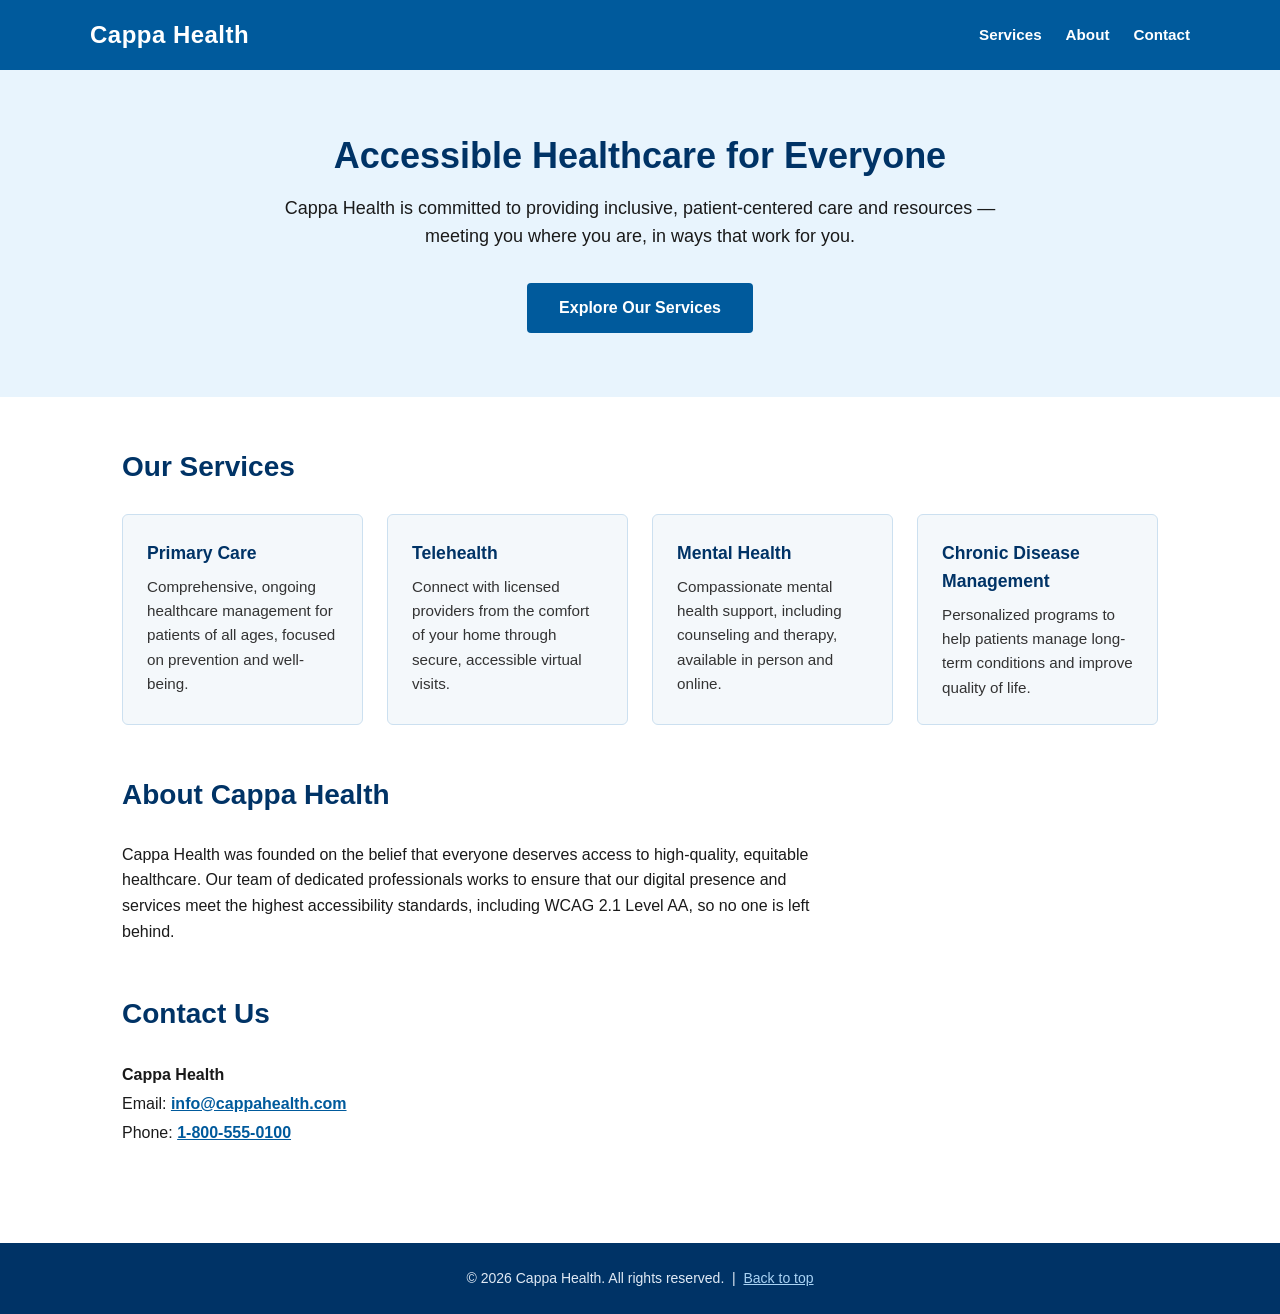
==== index.html @ 901ed3da "Merge f8b7f5ddb34c8f39a309d7660e81624eb1ddba3f into bb83e1b12491812389010c64250a4223ade81438" ====
<!DOCTYPE html>
<html lang="en">
  <head>
    <meta charset="UTF-8" />
    <meta name="viewport" content="width=device-width, initial-scale=1.0" />
    <meta name="description" content="Cappa Health — WCAG-compliant healthcare services and resources for patients and providers." />
    <title>Cappa Health</title>
    <link rel="stylesheet" href="web.css" />
  </head>
  <body>

    <!-- Skip navigation link (WCAG 2.4.1) -->
    <a class="skip-link" href="#main-content">Skip to main content</a>

    <!-- ===== Header ===== -->
    <header role="banner">
      <div class="header-inner">
        <a class="site-logo" href="/" aria-label="Cappa Health home">Cappa Health</a>
        <nav aria-label="Main navigation">
          <ul>
            <li><a href="#services">Services</a></li>
            <li><a href="#about">About</a></li>
            <li><a href="#contact">Contact</a></li>
          </ul>
        </nav>
      </div>
    </header>

    <!-- ===== Hero ===== -->
    <section class="hero" aria-labelledby="hero-heading">
      <div class="hero-inner">
        <h1 id="hero-heading">Accessible Healthcare for Everyone</h1>
        <p>
          Cappa Health is committed to providing inclusive, patient-centered care
          and resources — meeting you where you are, in ways that work for you.
        </p>
        <a class="btn-primary" href="#services">Explore Our Services</a>
      </div>
    </section>

    <!-- ===== Main Content ===== -->
    <main id="main-content">

      <!-- Services -->
      <section id="services" class="services" aria-labelledby="services-heading">
        <h2 id="services-heading">Our Services</h2>
        <div class="services-grid">
          <article class="service-card">
            <h3>Primary Care</h3>
            <p>Comprehensive, ongoing healthcare management for patients of all ages, focused on prevention and well-being.</p>
          </article>
          <article class="service-card">
            <h3>Telehealth</h3>
            <p>Connect with licensed providers from the comfort of your home through secure, accessible virtual visits.</p>
          </article>
          <article class="service-card">
            <h3>Mental Health</h3>
            <p>Compassionate mental health support, including counseling and therapy, available in person and online.</p>
          </article>
          <article class="service-card">
            <h3>Chronic Disease Management</h3>
            <p>Personalized programs to help patients manage long-term conditions and improve quality of life.</p>
          </article>
        </div>
      </section>

      <!-- About -->
      <section id="about" class="about" aria-labelledby="about-heading">
        <h2 id="about-heading">About Cappa Health</h2>
        <p>
          Cappa Health was founded on the belief that everyone deserves access to
          high-quality, equitable healthcare. Our team of dedicated professionals
          works to ensure that our digital presence and services meet the highest
          accessibility standards, including WCAG 2.1 Level AA, so no one is left
          behind.
        </p>
      </section>

      <!-- Contact -->
      <section id="contact" class="contact" aria-labelledby="contact-heading">
        <h2 id="contact-heading">Contact Us</h2>
        <address>
          <strong>Cappa Health</strong><br />
          Email: <a href="mailto:info@cappahealth.com">info@cappahealth.com</a><br />
          Phone: <a href="tel:+18005550100">1-800-555-0100</a>
        </address>
      </section>

    </main>

    <!-- ===== Footer ===== -->
    <footer role="contentinfo">
      <p>
        &copy; <span id="year"></span> Cappa Health. All rights reserved.
        &nbsp;|&nbsp;
        <a href="#main-content">Back to top</a>
      </p>
    </footer>

    <script>
      document.getElementById('year').textContent = new Date().getFullYear();
    </script>

  </body>
</html>
---- web.css ----
/* web.css — Cappa Health Landing Page Styles (WCAG 2.1 AA compliant) */

/* ===== Reset & Base ===== */
*, *::before, *::after {
  box-sizing: border-box;
  margin: 0;
  padding: 0;
}

html {
  font-size: 100%;
  scroll-behavior: smooth;
}

body {
  font-family: 'Segoe UI', Arial, sans-serif;
  font-size: 1rem;
  line-height: 1.6;
  color: #1a1a1a;
  background-color: #ffffff;
}

/* ===== Skip Navigation (WCAG 2.4.1) ===== */
.skip-link {
  position: absolute;
  top: -3rem;
  left: 0;
  background: #005a9c;
  color: #ffffff;
  padding: 0.5rem 1rem;
  text-decoration: none;
  font-weight: 700;
  z-index: 100;
  border-radius: 0 0 4px 0;
}

.skip-link:focus {
  top: 0;
}

/* ===== Focus Indicator (WCAG 2.4.7) ===== */
:focus-visible {
  outline: 3px solid #005a9c;
  outline-offset: 2px;
}

/* ===== Header / Navigation ===== */
header {
  background-color: #005a9c;
  color: #ffffff;
  padding: 1rem 2rem;
}

.header-inner {
  max-width: 1100px;
  margin: 0 auto;
  display: flex;
  align-items: center;
  justify-content: space-between;
  flex-wrap: wrap;
  gap: 1rem;
}

.site-logo {
  font-size: 1.5rem;
  font-weight: 700;
  color: #ffffff;
  text-decoration: none;
  letter-spacing: 0.02em;
}

.site-logo:focus-visible {
  outline-color: #ffffff;
}

nav[aria-label="Main navigation"] ul {
  list-style: none;
  display: flex;
  gap: 1.5rem;
  flex-wrap: wrap;
}

nav[aria-label="Main navigation"] a {
  color: #ffffff;
  text-decoration: none;
  font-weight: 600;
  font-size: 0.95rem;
  border-bottom: 2px solid transparent;
  padding-bottom: 2px;
  transition: border-color 0.2s ease;
}

nav[aria-label="Main navigation"] a:hover,
nav[aria-label="Main navigation"] a:focus-visible {
  border-bottom-color: #ffffff;
}

/* ===== Hero Section ===== */
.hero {
  background-color: #e8f4fd;
  padding: 4rem 2rem;
  text-align: center;
}

.hero-inner {
  max-width: 760px;
  margin: 0 auto;
}

.hero h1 {
  font-size: 2.25rem;
  font-weight: 800;
  color: #003366;
  line-height: 1.2;
  margin-bottom: 1rem;
}

.hero p {
  font-size: 1.125rem;
  color: #1a1a1a;
  margin-bottom: 2rem;
}

.btn-primary {
  display: inline-block;
  background-color: #005a9c;
  color: #ffffff;
  padding: 0.75rem 2rem;
  border-radius: 4px;
  text-decoration: none;
  font-weight: 700;
  font-size: 1rem;
  transition: background-color 0.2s ease;
}

.btn-primary:hover {
  background-color: #003f6e;
}

/* ===== Main Content ===== */
main {
  max-width: 1100px;
  margin: 0 auto;
  padding: 3rem 2rem;
}

/* ===== Services Section ===== */
.services h2,
.about h2,
.contact h2 {
  font-size: 1.75rem;
  color: #003366;
  margin-bottom: 1.5rem;
  font-weight: 700;
}

.services-grid {
  display: grid;
  grid-template-columns: repeat(auto-fit, minmax(220px, 1fr));
  gap: 1.5rem;
  margin-bottom: 3rem;
}

.service-card {
  background-color: #f4f8fb;
  border: 1px solid #cce0f0;
  border-radius: 6px;
  padding: 1.5rem;
}

.service-card h3 {
  font-size: 1.1rem;
  color: #003366;
  margin-bottom: 0.5rem;
  font-weight: 700;
}

.service-card p {
  font-size: 0.95rem;
  color: #333333;
}

/* ===== About Section ===== */
.about {
  margin-bottom: 3rem;
}

.about p {
  font-size: 1rem;
  color: #1a1a1a;
  max-width: 720px;
}

/* ===== Contact Section ===== */
.contact {
  margin-bottom: 3rem;
}

.contact address {
  font-style: normal;
  font-size: 1rem;
  color: #1a1a1a;
  line-height: 1.8;
}

.contact a {
  color: #005a9c;
  font-weight: 600;
}

.contact a:hover {
  text-decoration: underline;
}

/* ===== Footer ===== */
footer {
  background-color: #003366;
  color: #e0eaf5;
  text-align: center;
  padding: 1.5rem 2rem;
  font-size: 0.875rem;
}

footer a {
  color: #aad4f5;
  text-decoration: underline;
}

footer a:hover {
  color: #ffffff;
}

/* ===== Responsive ===== */
@media (max-width: 600px) {
  .hero h1 {
    font-size: 1.75rem;
  }

  .services h2,
  .about h2,
  .contact h2 {
    font-size: 1.4rem;
  }

  nav[aria-label="Main navigation"] ul {
    gap: 1rem;
  }
}
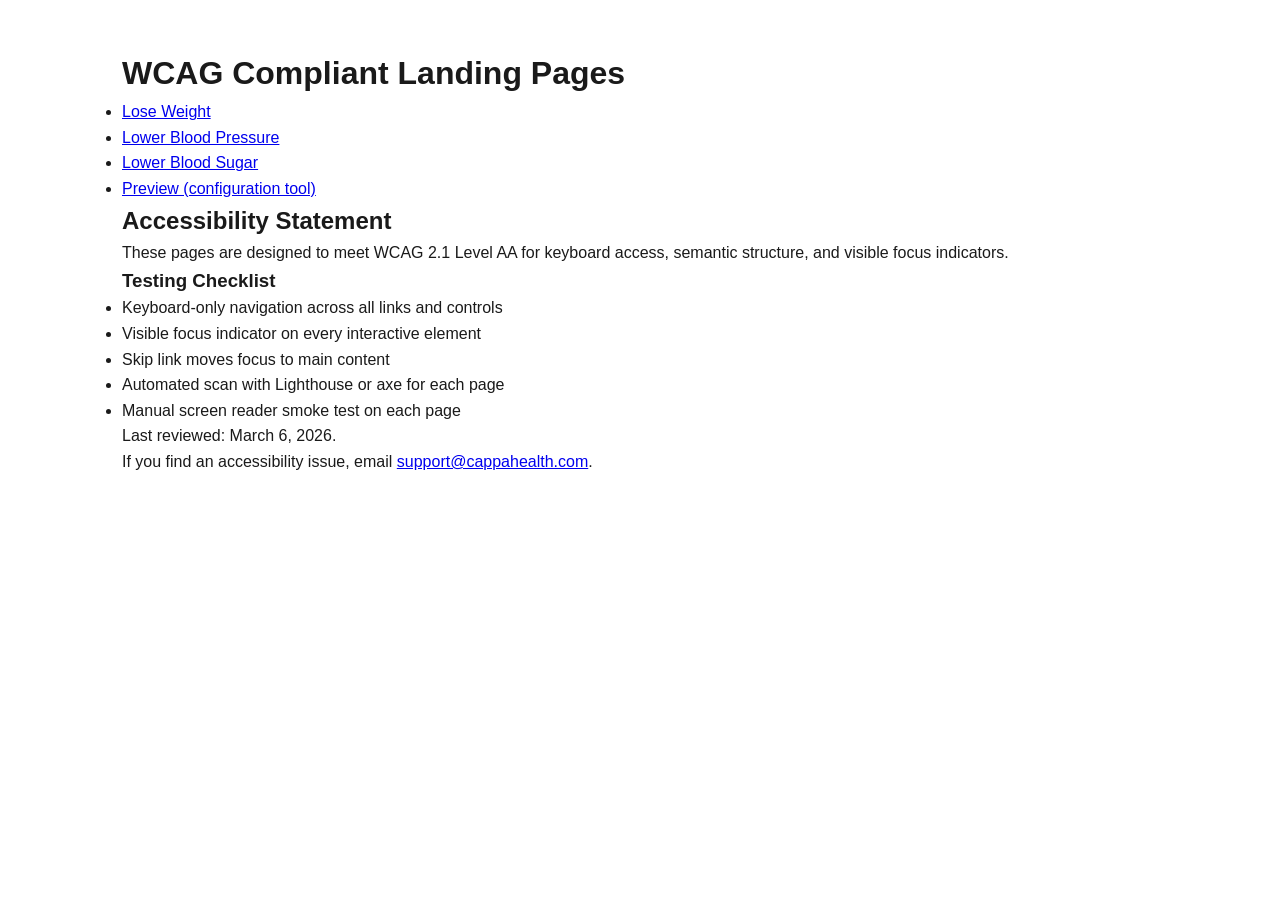
==== commit 0b2306ff: "Add Preview feature: preview.html tool and URL query param support in landing-config.js Co-authored-" ====
--- a/index.html
+++ b/index.html
@@ -1,105 +1,56 @@
-<!DOCTYPE html>
+<!doctype html>
 <html lang="en">
   <head>
     <meta charset="UTF-8" />
     <meta name="viewport" content="width=device-width, initial-scale=1.0" />
-    <meta name="description" content="Cappa Health — WCAG-compliant healthcare services and resources for patients and providers." />
-    <title>Cappa Health</title>
+    <title>Home</title>
     <link rel="stylesheet" href="web.css" />
   </head>
   <body>
+    <a class="skip-link" href="#main-content">Skip to main content</a>
+    <main id="main-content">
+      <h1>WCAG Compliant Landing Pages</h1>
+      <nav aria-label="Program landing pages">
+        <ul>
+          <li>
+            <a href="program_landings/lose_weight.html">Lose Weight</a>
+          </li>
+          <li>
+            <a href="program_landings/lower_blood_pressure.html"
+              >Lower Blood Pressure</a
+            >
+          </li>
+          <li>
+            <a href="program_landings/lower_blood_sugar.html"
+              >Lower Blood Sugar</a
+            >
+          </li>
+          <li>
+            <a href="preview.html">Preview (configuration tool)</a>
+          </li>
+        </ul>
+      </nav>
 
-    <!-- Skip navigation link (WCAG 2.4.1) -->
-    <a class="skip-link" href="#main-content">Skip to main content</a>
-
-    <!-- ===== Header ===== -->
-    <header role="banner">
-      <div class="header-inner">
-        <a class="site-logo" href="/" aria-label="Cappa Health home">Cappa Health</a>
-        <nav aria-label="Main navigation">
-          <ul>
-            <li><a href="#services">Services</a></li>
-            <li><a href="#about">About</a></li>
-            <li><a href="#contact">Contact</a></li>
-          </ul>
-        </nav>
-      </div>
-    </header>
-
-    <!-- ===== Hero ===== -->
-    <section class="hero" aria-labelledby="hero-heading">
-      <div class="hero-inner">
-        <h1 id="hero-heading">Accessible Healthcare for Everyone</h1>
+      <section aria-labelledby="accessibility-statement-title">
+        <h2 id="accessibility-statement-title">Accessibility Statement</h2>
         <p>
-          Cappa Health is committed to providing inclusive, patient-centered care
-          and resources — meeting you where you are, in ways that work for you.
+          These pages are designed to meet WCAG 2.1 Level AA for keyboard
+          access, semantic structure, and visible focus indicators.
         </p>
-        <a class="btn-primary" href="#services">Explore Our Services</a>
-      </div>
-    </section>
-
-    <!-- ===== Main Content ===== -->
-    <main id="main-content">
-
-      <!-- Services -->
-      <section id="services" class="services" aria-labelledby="services-heading">
-        <h2 id="services-heading">Our Services</h2>
-        <div class="services-grid">
-          <article class="service-card">
-            <h3>Primary Care</h3>
-            <p>Comprehensive, ongoing healthcare management for patients of all ages, focused on prevention and well-being.</p>
-          </article>
-          <article class="service-card">
-            <h3>Telehealth</h3>
-            <p>Connect with licensed providers from the comfort of your home through secure, accessible virtual visits.</p>
-          </article>
-          <article class="service-card">
-            <h3>Mental Health</h3>
-            <p>Compassionate mental health support, including counseling and therapy, available in person and online.</p>
-          </article>
-          <article class="service-card">
-            <h3>Chronic Disease Management</h3>
-            <p>Personalized programs to help patients manage long-term conditions and improve quality of life.</p>
-          </article>
-        </div>
-      </section>
-
-      <!-- About -->
-      <section id="about" class="about" aria-labelledby="about-heading">
-        <h2 id="about-heading">About Cappa Health</h2>
+        <h3>Testing Checklist</h3>
+        <ul>
+          <li>Keyboard-only navigation across all links and controls</li>
+          <li>Visible focus indicator on every interactive element</li>
+          <li>Skip link moves focus to main content</li>
+          <li>Automated scan with Lighthouse or axe for each page</li>
+          <li>Manual screen reader smoke test on each page</li>
+        </ul>
+        <p>Last reviewed: March 6, 2026.</p>
         <p>
-          Cappa Health was founded on the belief that everyone deserves access to
-          high-quality, equitable healthcare. Our team of dedicated professionals
-          works to ensure that our digital presence and services meet the highest
-          accessibility standards, including WCAG 2.1 Level AA, so no one is left
-          behind.
+          If you find an accessibility issue, email
+          <a href="mailto:support@cappahealth.com">support@cappahealth.com</a>.
         </p>
       </section>
-
-      <!-- Contact -->
-      <section id="contact" class="contact" aria-labelledby="contact-heading">
-        <h2 id="contact-heading">Contact Us</h2>
-        <address>
-          <strong>Cappa Health</strong><br />
-          Email: <a href="mailto:info@cappahealth.com">info@cappahealth.com</a><br />
-          Phone: <a href="tel:+18005550100">1-800-555-0100</a>
-        </address>
-      </section>
-
     </main>
-
-    <!-- ===== Footer ===== -->
-    <footer role="contentinfo">
-      <p>
-        &copy; <span id="year"></span> Cappa Health. All rights reserved.
-        &nbsp;|&nbsp;
-        <a href="#main-content">Back to top</a>
-      </p>
-    </footer>
-
-    <script>
-      document.getElementById('year').textContent = new Date().getFullYear();
-    </script>
-
   </body>
 </html>
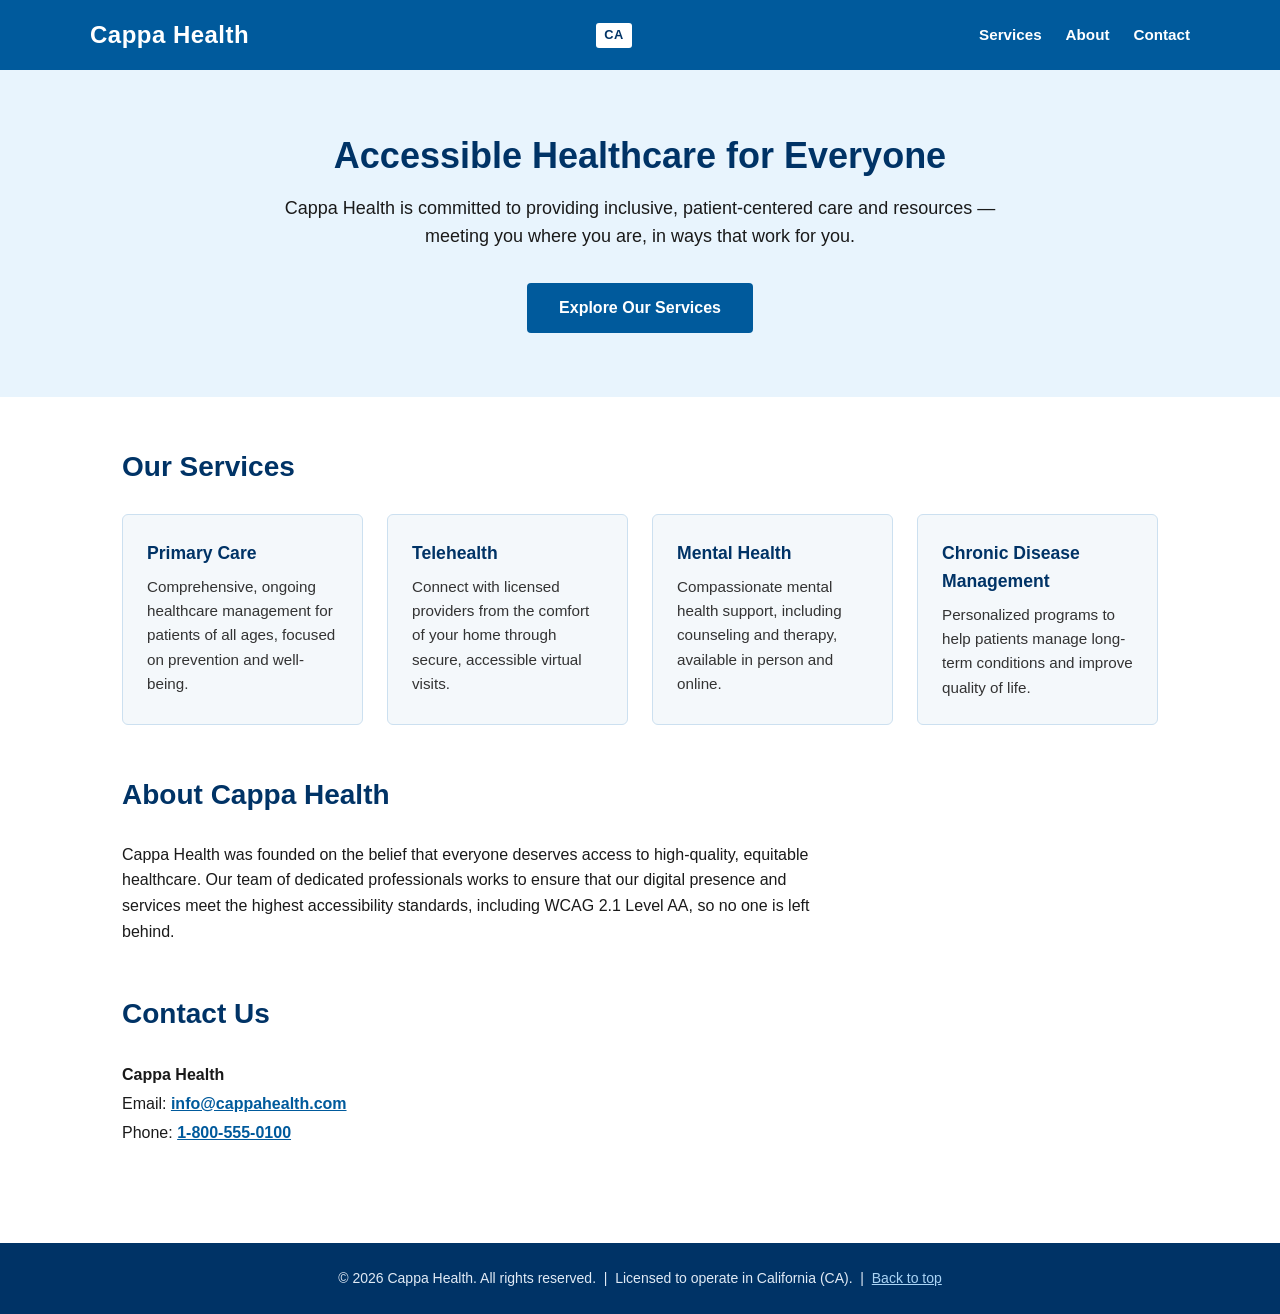
==== commit 31bdf981: "Merge pull request #1 from Cappa-Health/copilot/create-index-html-and-web-css Add index.html, web.cs" ====
--- a/index.html
+++ b/index.html
@@ -1,56 +1,152 @@
-<!doctype html>
+<!DOCTYPE html>
 <html lang="en">
   <head>
     <meta charset="UTF-8" />
     <meta name="viewport" content="width=device-width, initial-scale=1.0" />
-    <title>Home</title>
+    <meta name="description" content="Cappa Health — WCAG-compliant healthcare services and resources for patients and providers." />
+    <title>Cappa Health</title>
     <link rel="stylesheet" href="web.css" />
+    <!-- Landing configuration — load before page scripts -->
+    <script src="landing-config.js"></script>
   </head>
   <body>
+
+    <!-- Skip navigation link (WCAG 2.4.1) -->
     <a class="skip-link" href="#main-content">Skip to main content</a>
+
+    <!-- ===== Header ===== -->
+    <header role="banner">
+      <div class="header-inner">
+        <a class="site-logo" href="/" aria-label="Cappa Health home">Cappa Health</a>
+        <span id="state-badge" class="state-badge" aria-label="State: California" title="California" data-config="stateSymbol">CA</span>
+        <nav aria-label="Main navigation">
+          <ul>
+            <li><a href="#services">Services</a></li>
+            <li><a href="#about">About</a></li>
+            <li><a href="#contact">Contact</a></li>
+          </ul>
+        </nav>
+      </div>
+    </header>
+
+    <!-- ===== Hero ===== -->
+    <section class="hero" aria-labelledby="hero-heading">
+      <div class="hero-inner">
+        <h1 id="hero-heading">Accessible Healthcare for Everyone</h1>
+        <p>
+          Cappa Health is committed to providing inclusive, patient-centered care
+          and resources — meeting you where you are, in ways that work for you.
+        </p>
+        <a class="btn-primary" href="#services">Explore Our Services</a>
+      </div>
+    </section>
+
+    <!-- ===== Main Content ===== -->
     <main id="main-content">
-      <h1>WCAG Compliant Landing Pages</h1>
-      <nav aria-label="Program landing pages">
-        <ul>
-          <li>
-            <a href="program_landings/lose_weight.html">Lose Weight</a>
-          </li>
-          <li>
-            <a href="program_landings/lower_blood_pressure.html"
-              >Lower Blood Pressure</a
-            >
-          </li>
-          <li>
-            <a href="program_landings/lower_blood_sugar.html"
-              >Lower Blood Sugar</a
-            >
-          </li>
-          <li>
-            <a href="preview.html">Preview (configuration tool)</a>
-          </li>
-        </ul>
-      </nav>
 
-      <section aria-labelledby="accessibility-statement-title">
-        <h2 id="accessibility-statement-title">Accessibility Statement</h2>
+      <!-- Services -->
+      <section id="services" class="services" aria-labelledby="services-heading">
+        <h2 id="services-heading">Our Services</h2>
+        <div class="services-grid">
+          <article class="service-card">
+            <h3>Primary Care</h3>
+            <p>Comprehensive, ongoing healthcare management for patients of all ages, focused on prevention and well-being.</p>
+          </article>
+          <article class="service-card">
+            <h3>Telehealth</h3>
+            <p>Connect with licensed providers from the comfort of your home through secure, accessible virtual visits.</p>
+          </article>
+          <article class="service-card">
+            <h3>Mental Health</h3>
+            <p>Compassionate mental health support, including counseling and therapy, available in person and online.</p>
+          </article>
+          <article class="service-card">
+            <h3>Chronic Disease Management</h3>
+            <p>Personalized programs to help patients manage long-term conditions and improve quality of life.</p>
+          </article>
+        </div>
+      </section>
+
+      <!-- About -->
+      <section id="about" class="about" aria-labelledby="about-heading">
+        <h2 id="about-heading">About Cappa Health</h2>
         <p>
-          These pages are designed to meet WCAG 2.1 Level AA for keyboard
-          access, semantic structure, and visible focus indicators.
-        </p>
-        <h3>Testing Checklist</h3>
-        <ul>
-          <li>Keyboard-only navigation across all links and controls</li>
-          <li>Visible focus indicator on every interactive element</li>
-          <li>Skip link moves focus to main content</li>
-          <li>Automated scan with Lighthouse or axe for each page</li>
-          <li>Manual screen reader smoke test on each page</li>
-        </ul>
-        <p>Last reviewed: March 6, 2026.</p>
-        <p>
-          If you find an accessibility issue, email
-          <a href="mailto:support@cappahealth.com">support@cappahealth.com</a>.
+          Cappa Health was founded on the belief that everyone deserves access to
+          high-quality, equitable healthcare. Our team of dedicated professionals
+          works to ensure that our digital presence and services meet the highest
+          accessibility standards, including WCAG 2.1 Level AA, so no one is left
+          behind.
         </p>
       </section>
+
+      <!-- Contact -->
+      <section id="contact" class="contact" aria-labelledby="contact-heading">
+        <h2 id="contact-heading">Contact Us</h2>
+        <address>
+          <strong>Cappa Health</strong><br />
+          Email: <a id="contact-email" href="mailto:info@cappahealth.com">info@cappahealth.com</a><br />
+          Phone: <a id="contact-phone" href="tel:+18005550100">1-800-555-0100</a>
+        </address>
+      </section>
+
     </main>
+
+    <!-- ===== Footer ===== -->
+    <footer role="contentinfo">
+      <p>
+        &copy; <span id="year"></span> <span id="footer-org">Cappa Health</span>. All rights reserved.
+        &nbsp;|&nbsp;
+        <span id="state-notice">Licensed to operate in California (CA).</span>
+        &nbsp;|&nbsp;
+        <a href="#main-content">Back to top</a>
+      </p>
+    </footer>
+
+    <script>
+      // Apply landing configuration values to the page.
+      (function applyConfig(cfg) {
+        // Year in footer copyright
+        document.getElementById('year').textContent = new Date().getFullYear();
+
+        // Page <title> with state symbol
+        document.title = cfg.orgName + ' — ' + cfg.stateSymbol;
+
+        // Header logo text
+        var logo = document.querySelector('.site-logo');
+        if (logo) logo.textContent = cfg.orgName;
+
+        // State badge in header
+        var stateBadge = document.getElementById('state-badge');
+        if (stateBadge) {
+          stateBadge.textContent = cfg.stateSymbol;
+          stateBadge.setAttribute('title', cfg.stateName);
+          stateBadge.setAttribute('aria-label', 'State: ' + cfg.stateName);
+        }
+
+        // Contact section
+        var emailLink = document.getElementById('contact-email');
+        if (emailLink) {
+          emailLink.href = 'mailto:' + cfg.contactEmail;
+          emailLink.textContent = cfg.contactEmail;
+        }
+        var phoneLink = document.getElementById('contact-phone');
+        if (phoneLink) {
+          phoneLink.href = 'tel:' + cfg.contactPhoneHref;
+          phoneLink.textContent = cfg.contactPhone;
+        }
+
+        // Footer state licensing notice
+        var stateNotice = document.getElementById('state-notice');
+        if (stateNotice) {
+          stateNotice.textContent =
+            'Licensed to operate in ' + cfg.stateName + ' (' + cfg.stateSymbol + ').';
+        }
+
+        // Footer org name
+        var footerOrg = document.getElementById('footer-org');
+        if (footerOrg) footerOrg.textContent = cfg.orgName;
+      }(LANDING_CONFIG));
+    </script>
+
   </body>
 </html>
--- a/web.css
+++ b/web.css
@@ -42,6 +42,21 @@
 :focus-visible {
   outline: 3px solid #005a9c;
   outline-offset: 2px;
+}
+
+/* ===== State Badge ===== */
+.state-badge {
+  display: inline-block;
+  background-color: #ffffff;
+  color: #003366;
+  font-size: 0.8rem;
+  font-weight: 800;
+  letter-spacing: 0.05em;
+  padding: 0.15rem 0.5rem;
+  border-radius: 3px;
+  vertical-align: middle;
+  cursor: default;
+  user-select: none;
 }
 
 /* ===== Header / Navigation ===== */
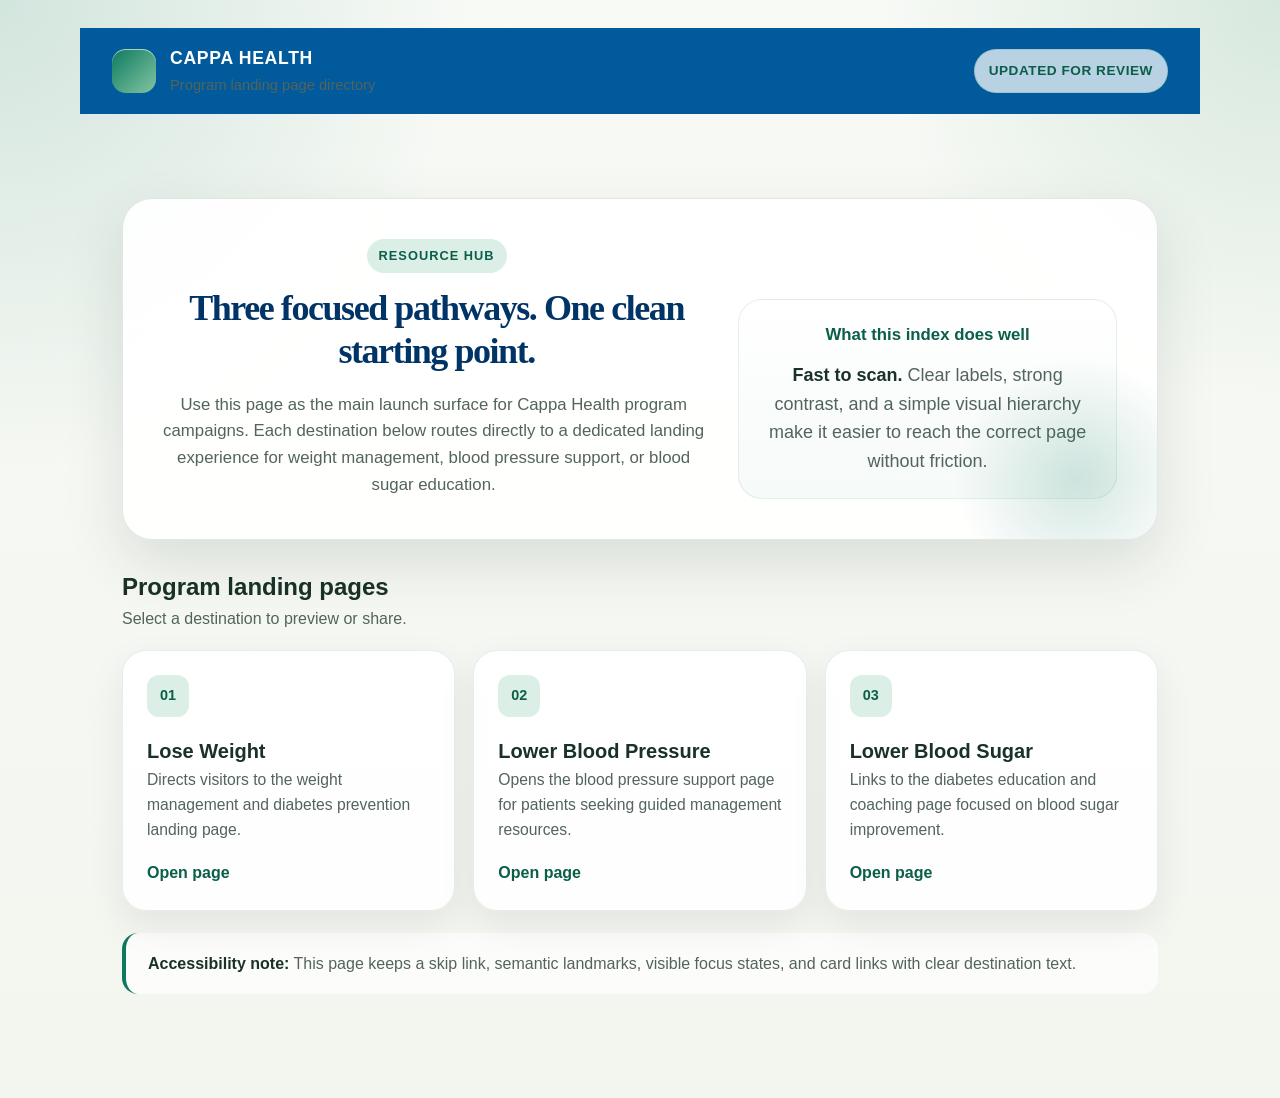
==== commit 0abbdfe1: "fixed some pr comments" ====
--- a/index.html
+++ b/index.html
@@ -1,152 +1,413 @@
-<!DOCTYPE html>
+<!doctype html>
 <html lang="en">
   <head>
     <meta charset="UTF-8" />
     <meta name="viewport" content="width=device-width, initial-scale=1.0" />
-    <meta name="description" content="Cappa Health — WCAG-compliant healthcare services and resources for patients and providers." />
-    <title>Cappa Health</title>
+    <title>Cappa Health Program Landing Pages</title>
     <link rel="stylesheet" href="web.css" />
-    <!-- Landing configuration — load before page scripts -->
-    <script src="landing-config.js"></script>
+    <style>
+      :root {
+        --page-bg: #f3f5ef;
+        --panel-bg: rgba(255, 255, 255, 0.92);
+        --panel-border: rgba(21, 55, 44, 0.12);
+        --ink: #193126;
+        --muted: #53645c;
+        --accent: #0d7a5f;
+        --accent-deep: #0b5e49;
+        --accent-soft: #dcefe6;
+        --shadow: 0 24px 60px rgba(25, 49, 38, 0.12);
+      }
+
+      body {
+        margin: 0;
+        min-height: 100vh;
+        font-family: "Avenir Next", "Segoe UI", sans-serif;
+        color: var(--ink);
+        background:
+          radial-gradient(
+            circle at top left,
+            rgba(13, 122, 95, 0.16),
+            transparent 28%
+          ),
+          radial-gradient(
+            circle at top right,
+            rgba(182, 214, 199, 0.5),
+            transparent 24%
+          ),
+          linear-gradient(180deg, #f8faf6 0%, var(--page-bg) 100%);
+      }
+
+      .skip-link {
+        z-index: 20;
+      }
+
+      .page-shell {
+        width: min(1120px, calc(100% - 32px));
+        margin: 0 auto;
+        padding: 28px 0 56px;
+      }
+
+      .masthead {
+        display: flex;
+        align-items: center;
+        justify-content: space-between;
+        gap: 16px;
+        margin-bottom: 36px;
+      }
+
+      .brand {
+        display: flex;
+        align-items: center;
+        gap: 14px;
+      }
+
+      .brand-mark {
+        width: 44px;
+        height: 44px;
+        border-radius: 14px;
+        background: linear-gradient(135deg, var(--accent) 0%, #83c5a2 100%);
+        box-shadow: inset 0 1px 0 rgba(255, 255, 255, 0.6);
+      }
+
+      .brand-copy {
+        display: grid;
+        gap: 2px;
+      }
+
+      .brand-name {
+        font-size: 1.1rem;
+        font-weight: 800;
+        letter-spacing: 0.04em;
+        text-transform: uppercase;
+      }
+
+      .brand-note {
+        color: var(--muted);
+        font-size: 0.92rem;
+      }
+
+      .status-pill {
+        padding: 10px 14px;
+        border: 1px solid rgba(13, 122, 95, 0.16);
+        border-radius: 999px;
+        background: rgba(255, 255, 255, 0.72);
+        color: var(--accent-deep);
+        font-size: 0.85rem;
+        font-weight: 700;
+        letter-spacing: 0.04em;
+        text-transform: uppercase;
+      }
+
+      .hero {
+        position: relative;
+        overflow: hidden;
+        padding: 40px;
+        border: 1px solid var(--panel-border);
+        border-radius: 30px;
+        background: var(--panel-bg);
+        box-shadow: var(--shadow);
+      }
+
+      .hero::after {
+        content: "";
+        position: absolute;
+        inset: auto -40px -60px auto;
+        width: 240px;
+        height: 240px;
+        border-radius: 50%;
+        background: radial-gradient(
+          circle,
+          rgba(13, 122, 95, 0.18) 0%,
+          rgba(13, 122, 95, 0) 72%
+        );
+        pointer-events: none;
+      }
+
+      .hero-grid {
+        position: relative;
+        display: grid;
+        grid-template-columns: minmax(0, 1.3fr) minmax(280px, 0.9fr);
+        gap: 28px;
+        align-items: end;
+      }
+
+      .eyebrow {
+        display: inline-block;
+        margin-bottom: 14px;
+        padding: 7px 12px;
+        border-radius: 999px;
+        background: var(--accent-soft);
+        color: var(--accent-deep);
+        font-size: 0.8rem;
+        font-weight: 700;
+        letter-spacing: 0.08em;
+        text-transform: uppercase;
+      }
+
+      h1 {
+        margin: 0;
+        font-family: "Iowan Old Style", "Palatino Linotype", serif;
+        font-size: clamp(2.6rem, 6vw, 4.8rem);
+        line-height: 0.96;
+        letter-spacing: -0.04em;
+      }
+
+      .hero-copy p {
+        max-width: 58ch;
+        margin: 18px 0 0;
+        color: var(--muted);
+        font-size: 1.05rem;
+      }
+
+      .hero-panel {
+        padding: 22px;
+        border-radius: 24px;
+        background: linear-gradient(180deg, #ffffff 0%, #f6faf8 100%);
+        border: 1px solid rgba(13, 122, 95, 0.1);
+      }
+
+      .hero-panel h2 {
+        margin: 0 0 12px;
+        font-size: 1.05rem;
+        color: var(--accent-deep);
+      }
+
+      .hero-panel p {
+        margin: 0;
+        color: var(--muted);
+      }
+
+      .hero-panel strong {
+        color: var(--ink);
+      }
+
+      .programs {
+        margin-top: 28px;
+      }
+
+      .section-heading {
+        display: flex;
+        align-items: end;
+        justify-content: space-between;
+        gap: 16px;
+        margin-bottom: 18px;
+      }
+
+      .section-heading h2 {
+        margin: 0;
+        font-size: 1.5rem;
+        color: var(--ink);
+      }
+
+      .section-heading p {
+        margin: 0;
+        color: var(--muted);
+      }
+
+      .program-grid {
+        display: grid;
+        grid-template-columns: repeat(3, minmax(0, 1fr));
+        gap: 18px;
+      }
+
+      .program-card {
+        display: grid;
+        gap: 18px;
+        padding: 24px;
+        border-radius: 24px;
+        background: rgba(255, 255, 255, 0.9);
+        border: 1px solid rgba(21, 55, 44, 0.09);
+        box-shadow: 0 14px 36px rgba(25, 49, 38, 0.08);
+        text-decoration: none;
+        transition:
+          transform 0.18s ease,
+          box-shadow 0.18s ease,
+          border-color 0.18s ease;
+      }
+
+      .program-card:hover,
+      .program-card:focus-visible {
+        transform: translateY(-4px);
+        border-color: rgba(13, 122, 95, 0.28);
+        box-shadow: 0 20px 44px rgba(25, 49, 38, 0.12);
+        text-decoration: none;
+      }
+
+      .program-index {
+        display: inline-flex;
+        align-items: center;
+        justify-content: center;
+        width: 42px;
+        height: 42px;
+        border-radius: 12px;
+        background: var(--accent-soft);
+        color: var(--accent-deep);
+        font-size: 0.9rem;
+        font-weight: 800;
+      }
+
+      .program-card h3 {
+        margin: 0;
+        color: var(--ink);
+        font-size: 1.25rem;
+      }
+
+      .program-card p {
+        margin: 0;
+        color: var(--muted);
+        font-size: 0.98rem;
+      }
+
+      .program-cta {
+        color: var(--accent-deep);
+        font-weight: 700;
+      }
+
+      .notes {
+        margin-top: 22px;
+        padding: 18px 22px;
+        border-left: 4px solid var(--accent);
+        border-radius: 16px;
+        background: rgba(255, 255, 255, 0.72);
+        color: var(--muted);
+      }
+
+      .notes strong {
+        color: var(--ink);
+      }
+
+      @media (max-width: 900px) {
+        .hero-grid,
+        .program-grid {
+          grid-template-columns: 1fr;
+        }
+
+        .hero {
+          padding: 28px;
+        }
+      }
+
+      @media (max-width: 640px) {
+        .page-shell {
+          width: min(100% - 20px, 1120px);
+          padding-top: 18px;
+        }
+
+        .masthead,
+        .section-heading {
+          align-items: start;
+          flex-direction: column;
+        }
+
+        .hero {
+          border-radius: 24px;
+          padding: 22px;
+        }
+      }
+    </style>
   </head>
   <body>
-
-    <!-- Skip navigation link (WCAG 2.4.1) -->
     <a class="skip-link" href="#main-content">Skip to main content</a>
-
-    <!-- ===== Header ===== -->
-    <header role="banner">
-      <div class="header-inner">
-        <a class="site-logo" href="/" aria-label="Cappa Health home">Cappa Health</a>
-        <span id="state-badge" class="state-badge" aria-label="State: California" title="California" data-config="stateSymbol">CA</span>
-        <nav aria-label="Main navigation">
-          <ul>
-            <li><a href="#services">Services</a></li>
-            <li><a href="#about">About</a></li>
-            <li><a href="#contact">Contact</a></li>
-          </ul>
-        </nav>
-      </div>
-    </header>
-
-    <!-- ===== Hero ===== -->
-    <section class="hero" aria-labelledby="hero-heading">
-      <div class="hero-inner">
-        <h1 id="hero-heading">Accessible Healthcare for Everyone</h1>
-        <p>
-          Cappa Health is committed to providing inclusive, patient-centered care
-          and resources — meeting you where you are, in ways that work for you.
-        </p>
-        <a class="btn-primary" href="#services">Explore Our Services</a>
-      </div>
-    </section>
-
-    <!-- ===== Main Content ===== -->
-    <main id="main-content">
-
-      <!-- Services -->
-      <section id="services" class="services" aria-labelledby="services-heading">
-        <h2 id="services-heading">Our Services</h2>
-        <div class="services-grid">
-          <article class="service-card">
-            <h3>Primary Care</h3>
-            <p>Comprehensive, ongoing healthcare management for patients of all ages, focused on prevention and well-being.</p>
-          </article>
-          <article class="service-card">
-            <h3>Telehealth</h3>
-            <p>Connect with licensed providers from the comfort of your home through secure, accessible virtual visits.</p>
-          </article>
-          <article class="service-card">
-            <h3>Mental Health</h3>
-            <p>Compassionate mental health support, including counseling and therapy, available in person and online.</p>
-          </article>
-          <article class="service-card">
-            <h3>Chronic Disease Management</h3>
-            <p>Personalized programs to help patients manage long-term conditions and improve quality of life.</p>
-          </article>
+    <div class="page-shell">
+      <header class="masthead" aria-label="Page header">
+        <div class="brand">
+          <div class="brand-mark" aria-hidden="true"></div>
+          <div class="brand-copy">
+            <span class="brand-name">Cappa Health</span>
+            <span class="brand-note">Program landing page directory</span>
+          </div>
         </div>
-      </section>
-
-      <!-- About -->
-      <section id="about" class="about" aria-labelledby="about-heading">
-        <h2 id="about-heading">About Cappa Health</h2>
-        <p>
-          Cappa Health was founded on the belief that everyone deserves access to
-          high-quality, equitable healthcare. Our team of dedicated professionals
-          works to ensure that our digital presence and services meet the highest
-          accessibility standards, including WCAG 2.1 Level AA, so no one is left
-          behind.
-        </p>
-      </section>
-
-      <!-- Contact -->
-      <section id="contact" class="contact" aria-labelledby="contact-heading">
-        <h2 id="contact-heading">Contact Us</h2>
-        <address>
-          <strong>Cappa Health</strong><br />
-          Email: <a id="contact-email" href="mailto:info@cappahealth.com">info@cappahealth.com</a><br />
-          Phone: <a id="contact-phone" href="tel:+18005550100">1-800-555-0100</a>
-        </address>
-      </section>
-
-    </main>
-
-    <!-- ===== Footer ===== -->
-    <footer role="contentinfo">
-      <p>
-        &copy; <span id="year"></span> <span id="footer-org">Cappa Health</span>. All rights reserved.
-        &nbsp;|&nbsp;
-        <span id="state-notice">Licensed to operate in California (CA).</span>
-        &nbsp;|&nbsp;
-        <a href="#main-content">Back to top</a>
-      </p>
-    </footer>
-
-    <script>
-      // Apply landing configuration values to the page.
-      (function applyConfig(cfg) {
-        // Year in footer copyright
-        document.getElementById('year').textContent = new Date().getFullYear();
-
-        // Page <title> with state symbol
-        document.title = cfg.orgName + ' — ' + cfg.stateSymbol;
-
-        // Header logo text
-        var logo = document.querySelector('.site-logo');
-        if (logo) logo.textContent = cfg.orgName;
-
-        // State badge in header
-        var stateBadge = document.getElementById('state-badge');
-        if (stateBadge) {
-          stateBadge.textContent = cfg.stateSymbol;
-          stateBadge.setAttribute('title', cfg.stateName);
-          stateBadge.setAttribute('aria-label', 'State: ' + cfg.stateName);
-        }
-
-        // Contact section
-        var emailLink = document.getElementById('contact-email');
-        if (emailLink) {
-          emailLink.href = 'mailto:' + cfg.contactEmail;
-          emailLink.textContent = cfg.contactEmail;
-        }
-        var phoneLink = document.getElementById('contact-phone');
-        if (phoneLink) {
-          phoneLink.href = 'tel:' + cfg.contactPhoneHref;
-          phoneLink.textContent = cfg.contactPhone;
-        }
-
-        // Footer state licensing notice
-        var stateNotice = document.getElementById('state-notice');
-        if (stateNotice) {
-          stateNotice.textContent =
-            'Licensed to operate in ' + cfg.stateName + ' (' + cfg.stateSymbol + ').';
-        }
-
-        // Footer org name
-        var footerOrg = document.getElementById('footer-org');
-        if (footerOrg) footerOrg.textContent = cfg.orgName;
-      }(LANDING_CONFIG));
-    </script>
-
+        <div class="status-pill">Updated for review</div>
+      </header>
+
+      <main id="main-content" tabindex="-1">
+        <section class="hero" aria-labelledby="hero-title">
+          <div class="hero-grid">
+            <div class="hero-copy">
+              <span class="eyebrow">Resource hub</span>
+              <h1 id="hero-title">
+                Three focused pathways. One clean starting point.
+              </h1>
+              <p>
+                Use this page as the main launch surface for Cappa Health
+                program campaigns. Each destination below routes directly to a
+                dedicated landing experience for weight management, blood
+                pressure support, or blood sugar education.
+              </p>
+            </div>
+
+            <aside class="hero-panel" aria-label="Publishing note">
+              <h2>What this index does well</h2>
+              <p>
+                <strong>Fast to scan.</strong> Clear labels, strong contrast,
+                and a simple visual hierarchy make it easier to reach the
+                correct page without friction.
+              </p>
+            </aside>
+          </div>
+        </section>
+
+        <section class="programs" aria-labelledby="programs-title">
+          <div class="section-heading">
+            <div>
+              <h2 id="programs-title">Program landing pages</h2>
+              <p>Select a destination to preview or share.</p>
+            </div>
+          </div>
+
+          <nav aria-label="Program landing pages">
+            <div class="program-grid">
+              <a class="program-card" href="program_landings/lose_weight.html">
+                <span class="program-index">01</span>
+                <div>
+                  <h3>Lose Weight</h3>
+                  <p>
+                    Directs visitors to the weight management and diabetes
+                    prevention landing page.
+                  </p>
+                </div>
+                <span class="program-cta">Open page</span>
+              </a>
+
+              <a
+                class="program-card"
+                href="program_landings/lower_blood_pressure.html"
+              >
+                <span class="program-index">02</span>
+                <div>
+                  <h3>Lower Blood Pressure</h3>
+                  <p>
+                    Opens the blood pressure support page for patients seeking
+                    guided management resources.
+                  </p>
+                </div>
+                <span class="program-cta">Open page</span>
+              </a>
+
+              <a
+                class="program-card"
+                href="program_landings/lower_blood_sugar.html"
+              >
+                <span class="program-index">03</span>
+                <div>
+                  <h3>Lower Blood Sugar</h3>
+                  <p>
+                    Links to the diabetes education and coaching page focused on
+                    blood sugar improvement.
+                  </p>
+                </div>
+                <span class="program-cta">Open page</span>
+              </a>
+            </div>
+          </nav>
+
+          <div class="notes">
+            <strong>Accessibility note:</strong> This page keeps a skip link,
+            semantic landmarks, visible focus states, and card links with clear
+            destination text.
+          </div>
+        </section>
+      </main>
+    </div>
   </body>
 </html>
--- a/web.css
+++ b/web.css
@@ -1,7 +1,9 @@
-/* web.css — Cappa Health Landing Page Styles (WCAG 2.1 AA compliant) */
+/* web.css — Cappa Health Landing Page Styles (designed to meet WCAG 2.1 AA guidelines) */
 
 /* ===== Reset & Base ===== */
-*, *::before, *::after {
+*,
+*::before,
+*::after {
   box-sizing: border-box;
   margin: 0;
   padding: 0;
@@ -12,8 +14,14 @@
   scroll-behavior: smooth;
 }
 
+@media (prefers-reduced-motion: reduce) {
+  html {
+    scroll-behavior: auto;
+  }
+}
+
 body {
-  font-family: 'Segoe UI', Arial, sans-serif;
+  font-family: "Segoe UI", Arial, sans-serif;
   font-size: 1rem;
   line-height: 1.6;
   color: #1a1a1a;
@@ -88,14 +96,14 @@
   outline-color: #ffffff;
 }
 
-nav[aria-label="Main navigation"] ul {
+.main-nav ul {
   list-style: none;
   display: flex;
   gap: 1.5rem;
   flex-wrap: wrap;
 }
 
-nav[aria-label="Main navigation"] a {
+.main-nav a {
   color: #ffffff;
   text-decoration: none;
   font-weight: 600;
@@ -105,9 +113,16 @@
   transition: border-color 0.2s ease;
 }
 
-nav[aria-label="Main navigation"] a:hover,
-nav[aria-label="Main navigation"] a:focus-visible {
+.main-nav a:hover,
+.main-nav a:focus-visible {
   border-bottom-color: #ffffff;
+}
+
+.main-nav a:focus-visible {
+  outline: 3px solid #ffffff;
+  outline-offset: 3px;
+  border-radius: 3px;
+  box-shadow: 0 0 0 2px #003f6e;
 }
 
 /* ===== Hero Section ===== */
@@ -257,7 +272,7 @@
     font-size: 1.4rem;
   }
 
-  nav[aria-label="Main navigation"] ul {
+  .main-nav ul {
     gap: 1rem;
   }
 }
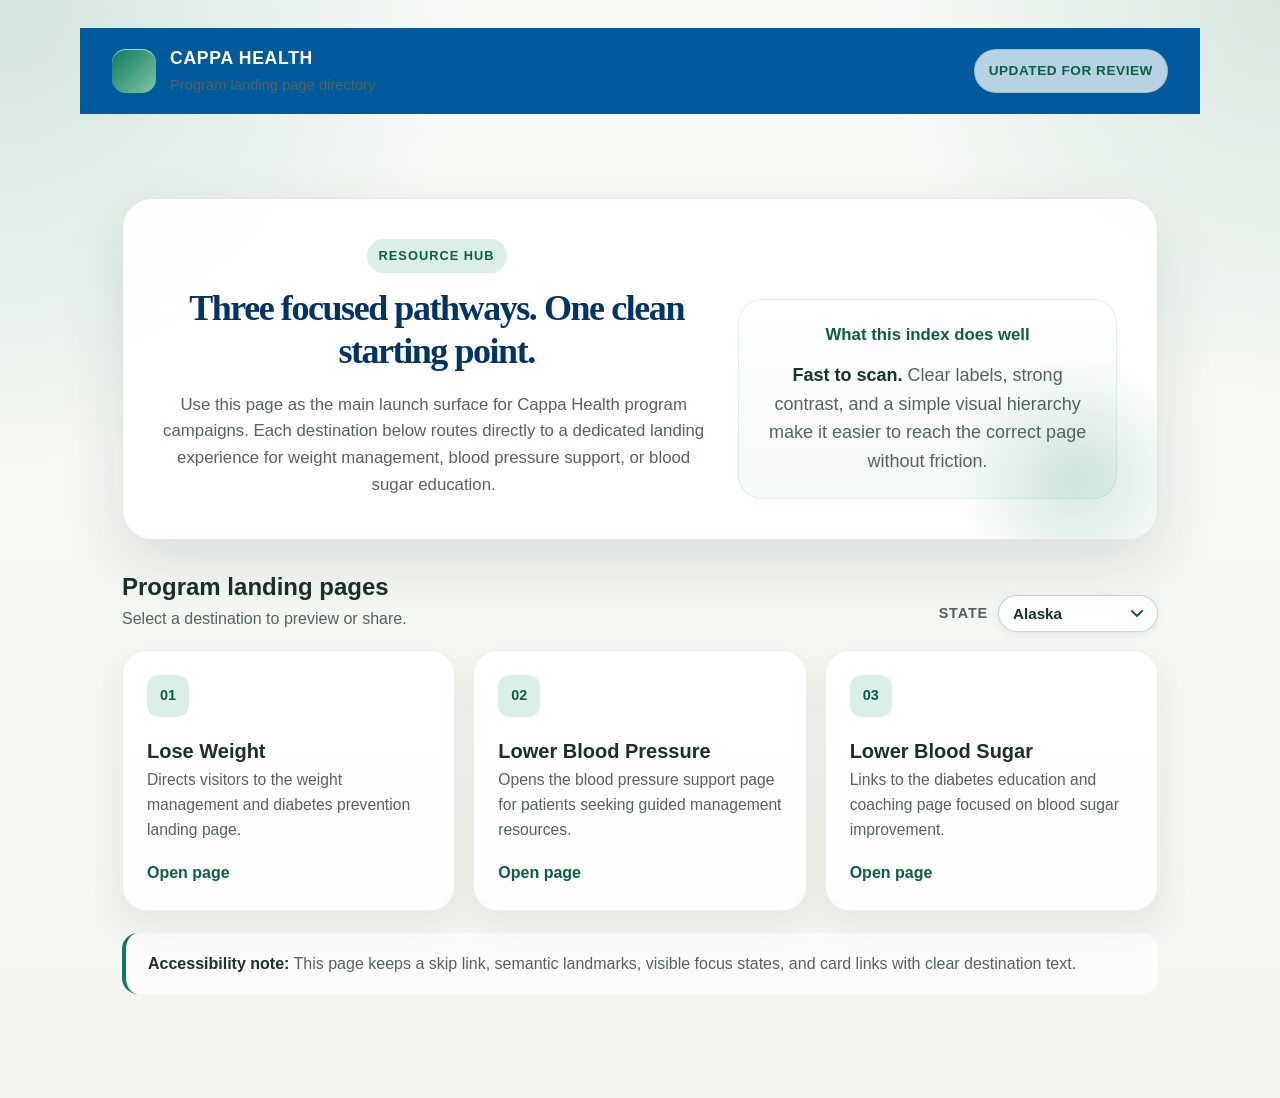
==== commit 94720735: "Merge e77f49405efc1516a1e1fc41c98cd02cbe42266a into 78cad5477884c8dfcb609ef36f9234ae817ad4e7" ====
--- a/index.html
+++ b/index.html
@@ -304,6 +304,56 @@
           padding: 22px;
         }
       }
+
+      @media (prefers-reduced-motion: reduce) {
+        .program-card:hover,
+        .program-card:focus-visible {
+          transform: none;
+        }
+      }
+
+      .state-selector {
+        display: flex;
+        align-items: center;
+        gap: 10px;
+        flex-shrink: 0;
+      }
+
+      .state-selector label {
+        font-size: 0.9rem;
+        font-weight: 700;
+        color: var(--muted);
+        text-transform: uppercase;
+        letter-spacing: 0.06em;
+        white-space: nowrap;
+      }
+
+      .state-selector select {
+        appearance: none;
+        padding: 9px 36px 9px 14px;
+        border: 1px solid rgba(13, 122, 95, 0.28);
+        border-radius: 999px;
+        background:
+          url("data:image/svg+xml,%3Csvg xmlns='http://www.w3.org/2000/svg' width='12' height='7' fill='none'%3E%3Cpath d='M1 1l5 5 5-5' stroke='%230b5e49' stroke-width='1.8' stroke-linecap='round' stroke-linejoin='round'/%3E%3C/svg%3E")
+            no-repeat right 14px center,
+          #fff;
+        color: var(--ink);
+        font-size: 0.95rem;
+        font-weight: 600;
+        font-family: inherit;
+        cursor: pointer;
+        box-shadow: 0 2px 8px rgba(25, 49, 38, 0.07);
+        transition:
+          border-color 0.15s ease,
+          box-shadow 0.15s ease;
+        min-width: 160px;
+      }
+
+      .state-selector select:focus {
+        outline: 2px solid var(--accent);
+        outline-offset: 2px;
+        border-color: var(--accent);
+      }
     </style>
   </head>
   <body>
@@ -352,6 +402,12 @@
             <div>
               <h2 id="programs-title">Program landing pages</h2>
               <p>Select a destination to preview or share.</p>
+            </div>
+            <div class="state-selector">
+              <label for="state-select">State</label>
+              <select id="state-select" aria-label="Select state">
+                <option value="alaska">Alaska</option>
+              </select>
             </div>
           </div>
 
@@ -409,5 +465,23 @@
         </section>
       </main>
     </div>
+    <script>
+      (function () {
+        var select = document.getElementById("state-select");
+        var cards = document.querySelectorAll(".program-card");
+
+        function updateLinks() {
+          var state = select.value;
+          cards.forEach(function (card) {
+            var url = new URL(card.href, location.href);
+            url.searchParams.set("state", state);
+            card.href = url.pathname + url.search;
+          });
+        }
+
+        select.addEventListener("change", updateLinks);
+        updateLinks();
+      })();
+    </script>
   </body>
 </html>
--- a/web.css
+++ b/web.css
@@ -17,6 +17,13 @@
 @media (prefers-reduced-motion: reduce) {
   html {
     scroll-behavior: auto;
+  }
+
+  *,
+  *::before,
+  *::after {
+    animation: none !important;
+    transition: none !important;
   }
 }
 
